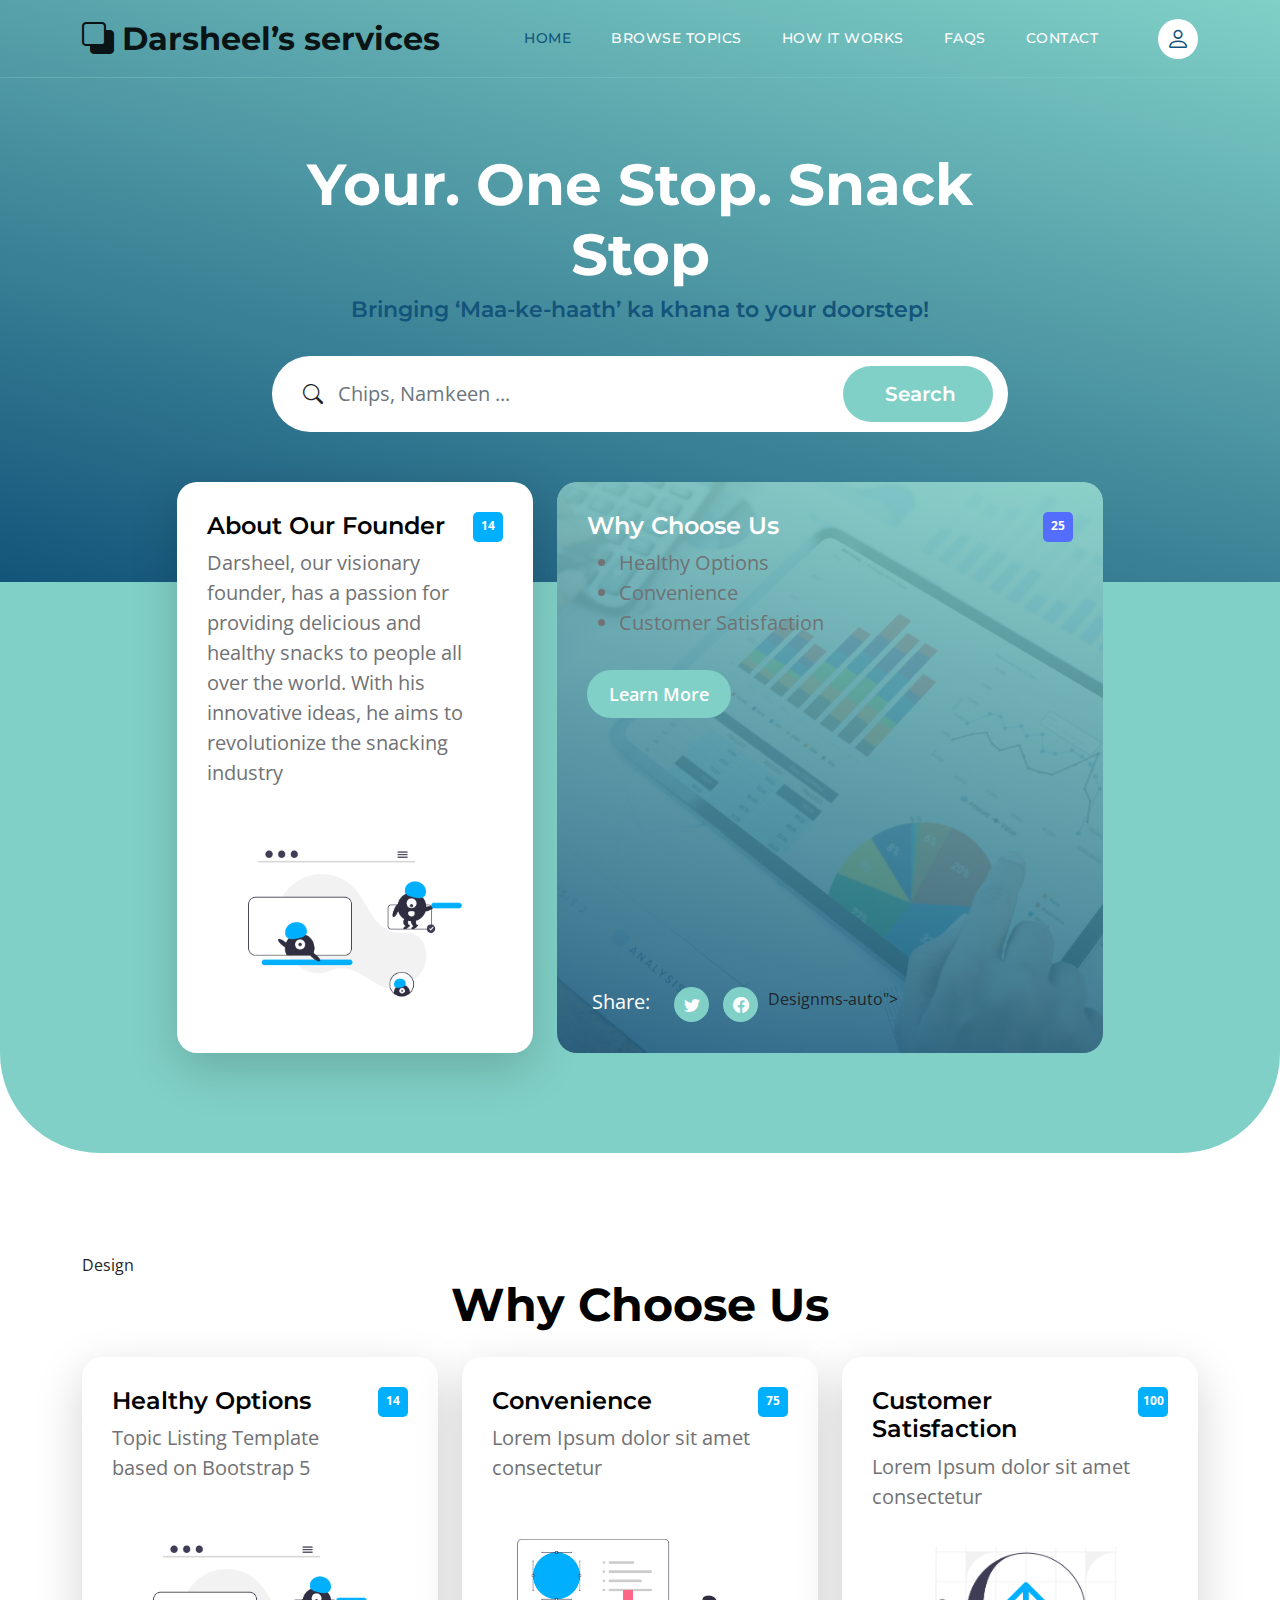
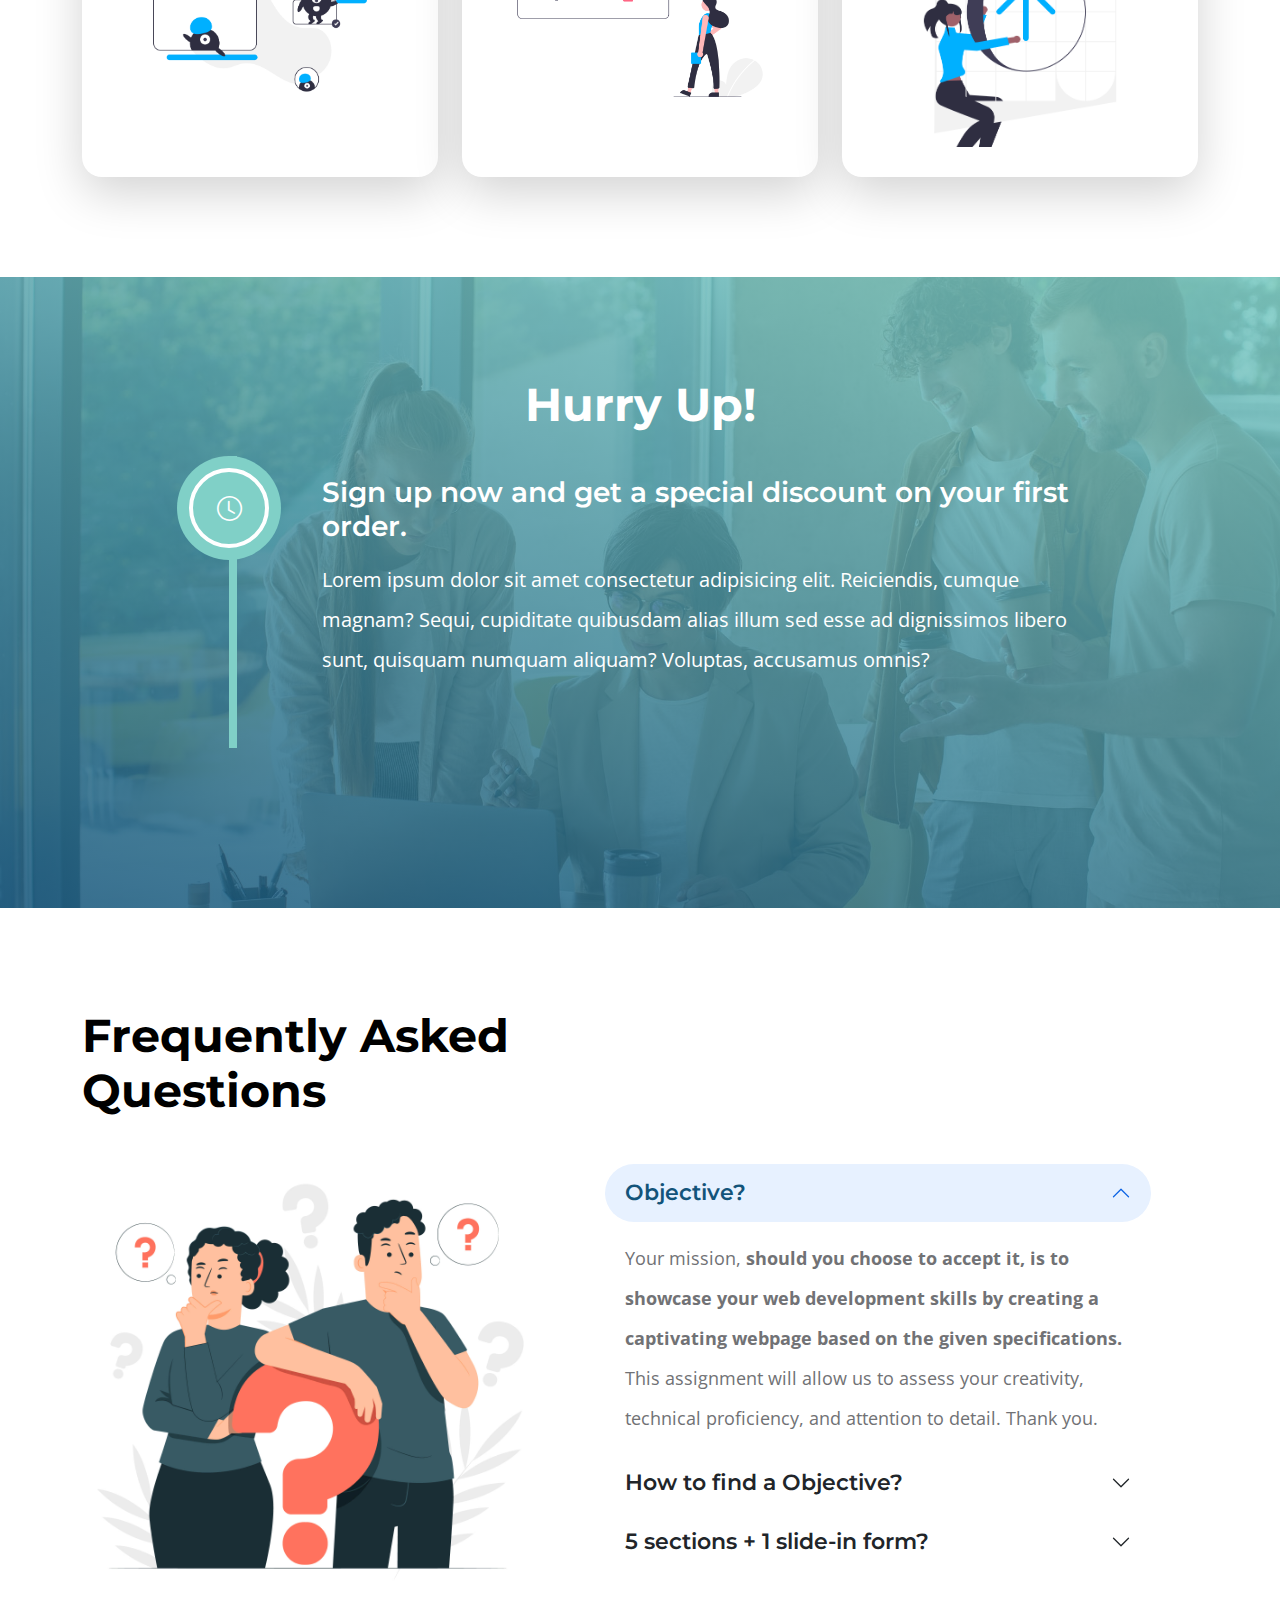
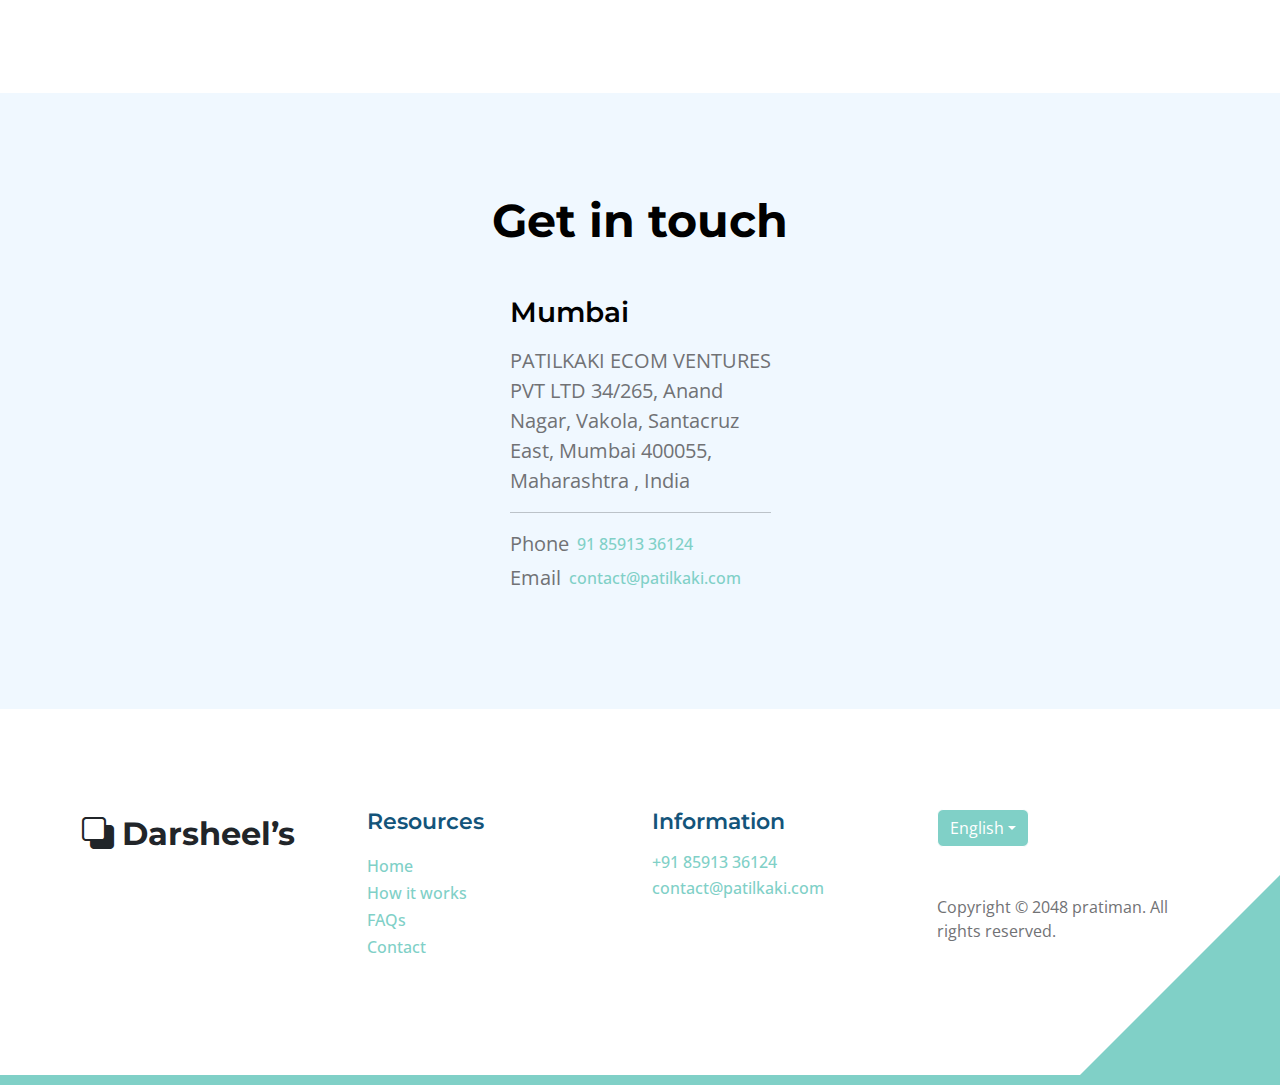
==== index.html @ 38aa6d39 "Intial comment" ====
<!doctype html>
<html lang="en">

<head>
    <meta charset="utf-8">
    <meta name="viewport" content="width=device-width, initial-scale=1">

    <meta name="description" content="">
    <meta name="author" content="">

    <title></title>

    <!-- CSS FILES -->
    <link rel="preconnect" href="https://fonts.googleapis.com">

    <link rel="preconnect" href="https://fonts.gstatic.com" crossorigin>

    <link href="https://fonts.googleapis.com/css2?family=Montserrat:wght@500;600;700&family=Open+Sans&display=swap"
        rel="stylesheet">

    <link href="css/bootstrap.min.css" rel="stylesheet">

    <link href="css/bootstrap-icons.css" rel="stylesheet">

    <link href="css/templatemo-topic-listing.css" rel="stylesheet">


</head>

<body id="top">

    <main>

        <nav class="navbar navbar-expand-lg">
            <div class="container">
                <a class="navbar-brand" href="index.html">
                    <i class="bi-back"></i>
                    <span>Darsheel’s services</span><br>
                    
                </a>

                <div class="d-lg-none ms-auto me-4">
                    <a href="#top" class="navbar-icon bi-person smoothscroll"></a>
                </div>

                <button class="navbar-toggler" type="button" data-bs-toggle="collapse" data-bs-target="#navbarNav"
                    aria-controls="navbarNav" aria-expanded="false" aria-label="Toggle navigation">
                    <span class="navbar-toggler-icon"></span>
                </button>

                <div class="collapse navbar-collapse" id="navbarNav">
                    <ul class="navbar-nav ms-lg-5 me-lg-auto">
                        <li class="nav-item">
                            <a class="nav-link click-scroll" href="#section_1">Home</a>
                        </li>

                        <li class="nav-item">
                            <a class="nav-link click-scroll" href="#section_2">Browse Topics</a>
                        </li>

                        <li class="nav-item">
                            <a class="nav-link click-scroll" href="#section_3">How it works</a>
                        </li>

                        <li class="nav-item">
                            <a class="nav-link click-scroll" href="#section_4">FAQs</a>
                        </li>

                        <li class="nav-item">
                            <a class="nav-link click-scroll" href="#section_5">Contact</a>
                        </li>


                    </ul>

                    <div class="d-none d-lg-block">
                        <a href="#top" class="navbar-icon bi-person smoothscroll"></a>
                    </div>
                </div>
            </div>
        </nav>


        <section class="hero-section d-flex justify-content-center align-items-center" id="section_1">
            <div class="container">
                <div class="row">

                    <div class="col-lg-8 col-12 mx-auto">
                        <h1 class="text-white text-center">Your. One Stop. Snack Stop</h1>

                        <h6 class="text-center">Bringing ‘Maa-ke-haath’ ka khana to your doorstep!</h6>

                        <form method="get" class="custom-form mt-4 pt-2 mb-lg-0 mb-5" role="search">
                            <div class="input-group input-group-lg">
                                <span class="input-group-text bi-search" id="basic-addon1">

                                </span>

                                <input name="keyword" type="search" class="form-control" id="keyword"
                                    placeholder="Chips, Namkeen ..." aria-label="Search">

                                <button type="submit" class="form-control">Search</button>
                            </div>
                        </form>
                    </div>

                </div>
            </div>
        </section>


        <section class="featured-section">
            <div class="container">
                <div class="row justify-content-center">

                    <div class="col-lg-4 col-12 mb-4 mb-lg-0">
                        <div class="custom-block bg-white shadow-lg">
                            <a href="topics-detail.html">
                                <div class="d-flex">
                                    <div>
                                        <h5 class="mb-2">About Our Founder</h5>

                                        <p class="mb-0">Darsheel, our visionary founder, has a passion for providing
                                            delicious and healthy snacks to people all over the world. With his
                                            innovative ideas, he aims to revolutionize the snacking industry</p>
                                    </div>

                                    <span class="badge bg-design rounded-pill ms-auto">14</span>
                                </div>

                                <img src="images/topics/undraw_Remote_design_team_re_urdx.png"
                                    class="custom-block-image img-fluid" alt="">
                            </a>
                        </div>
                    </div>

                    <div class="col-lg-6 col-12">
                        <div class="custom-block custom-block-overlay">
                            <div class="d-flex flex-column h-100">
                                <img src="images/businesswoman-using-tablet-analysis.jpg"
                                    class="custom-block-image img-fluid" alt="">

                                <div class="custom-block-overlay-text d-flex">
                                    <div>
                                        <h5 class="text-white mb-2">Why Choose Us</h5>

                                        <ul class="text-white">
                                            <li>Healthy Options</li>
                                            <li>Convenience</li>
                                            <li>Customer Satisfaction</li>
                                        </ul>


                                        <a href="topics-detail.html" class="btn custom-btn mt-2 mt-lg-3">Learn More</a>
                                    </div>

                                    <span class="badge bg-finance rounded-pill ms-auto">25</span>
                                </div>

                                <div class="social-share d-flex">
                                    <p class="text-white me-4">Share:</p>

                                    <ul class="social-icon">
                                        <li class="social-icon-item">
                                            <a href="#" class="social-icon-link bi-twitter"></a>
                                        </li>

                                        <li class="social-icon-item">
                                            <a href="#" class="social-icon-link bi-facebook"></a>
                                        </li>Designms-auto"></a>
                                </div>

                                <div class="section-overlay"></div>
                            </div>
                        </div>
                    </div>

                </div>
            </div>
        </section>


        <section class="explore-section section-padding" id="section_2">
            <div class="container">Design

                <div class="col-12 text-center">
                    <h2 class="mb-4">Why Choose Us</h1>
                </div>

            </div>
            </div>

            <div class="container">
                <div class="row">

                    <div class="col-12">
                        <div class="tab-content" id="myTabContent">
                            <div class="tab-pane fade show active" id="design-tab-pane" role="tabpanel"
                                aria-labelledby="design-tab" tabindex="0">
                                <div class="row">
                                    <div class="col-lg-4 col-md-6 col-12 mb-4 mb-lg-0">
                                        <div class="custom-block bg-white shadow-lg">
                                            <a href="topics-detail.html">
                                                <div class="d-flex">
                                                    <div>
                                                        <h5 class="mb-2">Healthy Options</h5>

                                                        <p class="mb-0">Topic Listing Template based on Bootstrap 5</p>
                                                    </div>

                                                    <span class="badge bg-design rounded-pill ms-auto">14</span>
                                                </div>

                                                <img src="images/topics/undraw_Remote_design_team_re_urdx.png"
                                                    class="custom-block-image img-fluid" alt="">
                                            </a>
                                        </div>
                                    </div>

                                    <div class="col-lg-4 col-md-6 col-12 mb-4 mb-lg-0">
                                        <div class="custom-block bg-white shadow-lg">
                                            <a href="topics-detail.html">
                                                <div class="d-flex">
                                                    <div>
                                                        <h5 class="mb-2">Convenience</h5>

                                                        <p class="mb-0">Lorem Ipsum dolor sit amet consectetur</p>
                                                    </div>

                                                    <span class="badge bg-design rounded-pill ms-auto">75</span>
                                                </div>

                                                <img src="images/topics/undraw_Redesign_feedback_re_jvm0.png"
                                                    class="custom-block-image img-fluid" alt="">
                                            </a>
                                        </div>
                                    </div>

                                    <div class="col-lg-4 col-md-6 col-12">
                                        <div class="custom-block bg-white shadow-lg">
                                            <a href="topics-detail.html">
                                                <div class="d-flex">
                                                    <div>
                                                        <h5 class="mb-2">Customer Satisfaction</h5>

                                                        <p class="mb-0">Lorem Ipsum dolor sit amet consectetur</p>
                                                    </div>

                                                    <span class="badge bg-design rounded-pill ms-auto">100</span>
                                                </div>

                                                <img src="images/topics/colleagues-working-cozy-office-medium-shot.png"
                                                    class="custom-block-image img-fluid" alt="">
                                            </a>
                                        </div>
                                    </div>
                                </div>
                            </div>
        </section>


        <section class="timeline-section section-padding" id="section_3">
            <div class="section-overlay"></div>

            <div class="container">
                <div class="row">

                    <div class="col-12 text-center">
                        <h2 class="text-white mb-4">Hurry Up!</h1>
                    </div>

                    <div class="col-lg-10 col-12 mx-auto">
                        <div class="timeline-container">
                            <ul class="vertical-scrollable-timeline" id="vertical-scrollable-timeline">
                                <div class="list-progress">
                                    <div class="inner"></div>
                                </div>

                                <li>
                                    <h4 class="text-white mb-3">Sign up now and get a special discount on your first
                                        order.</h4>

                                    <p class="text-white">Lorem ipsum dolor sit amet consectetur adipisicing elit.
                                        Reiciendis, cumque magnam? Sequi, cupiditate quibusdam alias illum sed esse ad
                                        dignissimos libero sunt, quisquam numquam aliquam? Voluptas, accusamus omnis?
                                    </p>
                                    <section id="countdown" class="countdown text-center py-5 text-white">
                                        <div class="container text-white">
                                            <div id="timer"></div>
                                        </div>
                                    </section>
                                    <div class="icon-holder">
                                        <i class="bi bi-clock"></i>
                                    </div>
                                </li>
                            </ul>
                        </div>
                    </div>

                </div>
            </div>
        </section>


        <section class="faq-section section-padding" id="section_4">
            <div class="container">
                <div class="row">

                    <div class="col-lg-6 col-12">
                        <h2 class="mb-4">Frequently Asked Questions</h2>
                    </div>

                    <div class="clearfix"></div>

                    <div class="col-lg-5 col-12">
                        <img src="images/faq_graphic.jpg" class="img-fluid" alt="FAQs">
                    </div>

                    <div class="col-lg-6 col-12 m-auto">
                        <div class="accordion" id="accordionExample">
                            <div class="accordion-item">
                                <h2 class="accordion-header" id="headingOne">
                                    <button class="accordion-button" type="button" data-bs-toggle="collapse"
                                        data-bs-target="#collapseOne" aria-expanded="true" aria-controls="collapseOne">
                                        Objective?
                                    </button>
                                </h2>

                                <div id="collapseOne" class="accordion-collapse collapse show"
                                    aria-labelledby="headingOne" data-bs-parent="#accordionExample">
                                    <div class="accordion-body">
                                        Your mission,<strong> should you choose to accept it, is to showcase your web
                                            development skills by creating a captivating webpage based on the given
                                            specifications.</strong> This assignment will allow us to assess your
                                        creativity, technical proficiency, and attention to detail. Thank you.
                                    </div>
                                </div>
                            </div>

                            <div class="accordion-item">
                                <h2 class="accordion-header" id="headingTwo">
                                    <button class="accordion-button collapsed" type="button" data-bs-toggle="collapse"
                                        data-bs-target="#collapseTwo" aria-expanded="false" aria-controls="collapseTwo">
                                        How to find a Objective?
                                    </button>
                                </h2>

                                <div id="collapseTwo" class="accordion-collapse collapse" aria-labelledby="headingTwo"
                                    data-bs-parent="#accordionExample">
                                    <div class="accordion-body">
                                        Task: Build a Responsive Landing Page <strong>(of 5 sections + 1 slide-in
                                            form)</strong> </div>
                                </div>
                            </div>

                            <div class="accordion-item">
                                <h2 class="accordion-header" id="headingThree">
                                    <button class="accordion-button collapsed" type="button" data-bs-toggle="collapse"
                                        data-bs-target="#collapseThree" aria-expanded="false"
                                        aria-controls="collapseThree">
                                        5 sections + 1 slide-in form?
                                    </button>
                                </h2>

                                <div id="collapseThree" class="accordion-collapse collapse"
                                    aria-labelledby="headingThree" data-bs-parent="#accordionExample">
                                    <div class="accordion-body">
                                        1. Hero Section:</div>
                                    <div class="accordion-body">
                                        2. About Founder Section:</div>
                                    <div class="accordion-body">
                                        3. “Why should You go ahead with Me?” Section:</div>
                                    <div class="accordion-body">
                                        4. Countdown Timer:</div>
                                    <div class="accordion-body">
                                        5. Call to Action:</div>
                                </div>
                            </div>
                        </div>
                    </div>

                </div>
            </div>
        </section>


        <section class="contact-section section-padding section-bg" id="section_5">
            <div class="container">
                <div class="row">

                    <div class="col-lg-12 col-12 text-center">
                        <h2 class="mb-5">Get in touch</h2>
                    </div>


                    <div class="col-lg-3 col-md-6 col-12 mx-auto">
                        <h4 class="mb-3">Mumbai</h4>

                        <p>PATILKAKI ECOM VENTURES PVT LTD

                            34/265, Anand Nagar,

                            Vakola, Santacruz East,

                            Mumbai 400055,

                            Maharashtra , India</p>

                        <hr>

                        <p class="d-flex align-items-center mb-1">
                            <span class="me-2">Phone</span>

                            <a href="tel: 110-220-3400" class="site-footer-link">
                                91 85913 36124
                            </a>
                        </p>

                        <p class="d-flex align-items-center">
                            <span class="me-2">Email</span>

                            <a href="mailto:info@company.com" class="site-footer-link">
                                contact@patilkaki.com
                            </a>
                        </p>
                    </div>

                </div>
            </div>
        </section>
    </main>

    <footer class="site-footer section-padding">
        <div class="container">
            <div class="row">

                <div class="col-lg-3 col-12 mb-4 pb-2">
                    <a class="navbar-brand mb-2" href="index.html">
                        <i class="bi-back"></i>
                        <span>Darsheel’s</span><br>
                    </a>
                </div>

                <div class="col-lg-3 col-md-4 col-6">
                    <h6 class="site-footer-title mb-3">Resources</h6>

                    <ul class="site-footer-links">
                        <li class="site-footer-link-item">
                            <a href="#" class="site-footer-link">Home</a>
                        </li>

                        <li class="site-footer-link-item">
                            <a href="#" class="site-footer-link">How it works</a>
                        </li>

                        <li class="site-footer-link-item">
                            <a href="#" class="site-footer-link">FAQs</a>
                        </li>

                        <li class="site-footer-link-item">
                            <a href="#" class="site-footer-link">Contact</a>
                        </li>
                    </ul>
                </div>

                <div class="col-lg-3 col-md-4 col-6 mb-4 mb-lg-0">
                    <h6 class="site-footer-title mb-3">Information</h6>

                    <p class="text-white d-flex mb-1">
                        <a href="tel: 305-240-9671" class="site-footer-link">
                            +91 85913 36124
                        </a>
                    </p>

                    <p class="text-white d-flex">
                        <a href="mailto:info@company.com" class="site-footer-link">
                            contact@patilkaki.com
                        </a>
                    </p>
                </div>

                <div class="col-lg-3 col-md-4 col-12 mt-4 mt-lg-0 ms-auto">
                    <div class="dropdown">
                        <button class="btn btn-secondary dropdown-toggle" type="button" data-bs-toggle="dropdown"
                            aria-expanded="false">
                            English</button>

                        <ul class="dropdown-menu">
                            <li><button class="dropdown-item" type="button">Hindi</button></li>

                            <li><button class="dropdown-item" type="button"></button></li>

                            <li><button class="dropdown-item" type="button">English</button></li>
                        </ul>
                    </div>

                    <p class="copyright-text mt-lg-5 mt-4">Copyright © 2048 pratiman. All rights reserved.</p>

                </div>

            </div>

    </footer>


    <!-- JAVASCRIPT FILES -->
    <script src="js/jquery.min.js"></script>
    <script src="js/bootstrap.bundle.min.js"></script>
    <script src="js/jquery.sticky.js"></script>
    <script src="js/click-scroll.js"></script>
    <script src="js/custom.js"></script>
    <script src="js/js3.js"></script>

</body>

</html>
---- css/templatemo-topic-listing.css ----
:root {
  --white-color:                  #ffffff;
  --primary-color:                #13547a;
  --secondary-color:              #80d0c7;
  --section-bg-color:             #f0f8ff;
  --custom-btn-bg-color:          #80d0c7;
  --custom-btn-bg-hover-color:    #13547a;
  --dark-color:                   #000000;
  --p-color:                      #717275;
  --border-color:                 #7fffd4;
  --link-hover-color:             #13547a;

  --body-font-family:             'Open Sans', sans-serif;
  --title-font-family:            'Montserrat', sans-serif;

  --h1-font-size:                 58px;
  --h2-font-size:                 46px;
  --h3-font-size:                 32px;
  --h4-font-size:                 28px;
  --h5-font-size:                 24px;
  --h6-font-size:                 22px;
  --p-font-size:                  20px;
  --menu-font-size:               14px;
  --btn-font-size:                18px;
  --copyright-font-size:          16px;

  --border-radius-large:          100px;
  --border-radius-medium:         20px;
  --border-radius-small:          10px;

  --font-weight-normal:           400;
  --font-weight-medium:           500;
  --font-weight-semibold:         600;
  --font-weight-bold:             700;
}

body {
  background-color: var(--white-color);
  font-family: var(--body-font-family); 
}


/*---------------------------------------
  TYPOGRAPHY               
-----------------------------------------*/

h2,
h3,
h4,
h5,
h6 {
  color: var(--dark-color);
}

h1,
h2,
h3,
h4,
h5,
h6 {
  font-family: var(--title-font-family); 
  font-weight: var(--font-weight-semibold);
}

h1 {
  font-size: var(--h1-font-size);
  font-weight: var(--font-weight-bold);
}

h2 {
  font-size: var(--h2-font-size);
  font-weight: var(--font-weight-bold);
}

h3 {
  font-size: var(--h3-font-size);
}

h4 {
  font-size: var(--h4-font-size);
}

h5 {
  font-size: var(--h5-font-size);
}

h6 {
  color: var(--primary-color);
  font-size: var(--h6-font-size);
}

p {
  color: var(--p-color);
  font-size: var(--p-font-size);
  font-weight: var(--font-weight-normal);
}

ul li {
  color: var(--p-color);
  font-size: var(--p-font-size);
  font-weight: var(--font-weight-normal);
}

a, 
button {
  touch-action: manipulation;
  transition: all 0.3s;
}

a {
  display: inline-block;
  color: var(--primary-color);
  text-decoration: none;
}

a:hover {
  color: var(--link-hover-color);
}

b,
strong {
  font-weight: var(--font-weight-bold);
}


/*---------------------------------------
  SECTION               
-----------------------------------------*/
.section-padding {
  padding-top: 100px;
  padding-bottom: 100px;
}

.section-bg {
  background-color: var(--section-bg-color);
}

.section-overlay {
  background-image: linear-gradient(15deg, #13547a 0%, #80d0c7 100%);
  position: absolute;
  top: 0;
  left: 0;
  pointer-events: none;
  width: 100%;
  height: 100%;
  opacity: 0.85;
}

.section-overlay + .container {
  position: relative;
}

.tab-content {
  background-color: var(--white-color);
  border-radius: var(--border-radius-medium);
}

.nav-tabs {
  border-bottom: 1px solid #ecf3f2;
  margin-bottom: 40px;
  justify-content: center;
}

.nav-tabs .nav-link {
  border-radius: 0;
  border-top: 0;
  border-right: 0;
  border-left: 0;
  color: var(--p-color);
  font-family: var(--title-font-family);
  font-size: var(--btn-font-size);
  font-weight: var(--font-weight-medium);
  padding: 15px 25px;
  transition: all 0.3s;
}

.nav-tabs .nav-link:first-child {
  margin-right: 20px;
}

.nav-tabs .nav-item.show .nav-link, 
.nav-tabs .nav-link.active,
.nav-tabs .nav-link:focus, 
.nav-tabs .nav-link:hover {
  border-bottom-color: var(--primary-color);
  color: var(--primary-color);
}


/*---------------------------------------
  CUSTOM ICON COLOR               
-----------------------------------------*/
.custom-icon {
  color: var(--secondary-color);
}


/*---------------------------------------
  CUSTOM BUTTON               
-----------------------------------------*/
.custom-btn {
  background: var(--custom-btn-bg-color);
  border: 2px solid transparent;
  border-radius: var(--border-radius-large);
  color: var(--white-color);
  font-size: var(--btn-font-size);
  font-weight: var(--font-weight-semibold);
  line-height: normal;
  transition: all 0.3s;
  padding: 10px 20px;
}

.custom-btn:hover {
  background: var(--custom-btn-bg-hover-color);
  color: var(--white-color);
}

.custom-border-btn {
  background: transparent;
  border: 2px solid var(--custom-btn-bg-color);
  color: var(--custom-btn-bg-color);
}

.custom-border-btn:hover {
  background: var(--custom-btn-bg-color);
  border-color: transparent;
  color: var(--white-color);
}

.custom-btn-bg-white {
  border-color: var(--white-color);
  color: var(--white-color);
}


/*---------------------------------------
  SITE HEADER              
-----------------------------------------*/
.site-header {
  background-image: linear-gradient(15deg, #13547a 0%, #80d0c7 100%);
  padding-top: 150px;
  padding-bottom: 80px;
}

.site-header .container {
  height: 100%;
}

.breadcrumb-item+.breadcrumb-item::before,
.breadcrumb-item a:hover,
.breadcrumb-item.active {
  color: var(--white-color);
}

.site-header .custom-icon {
  color: var(--white-color);
  font-size: var(--h4-font-size);
}

.site-header .custom-icon:hover {
  color: var(--secondary-color);
}


/*---------------------------------------
  NAVIGATION              
-----------------------------------------*/
.sticky-wrapper {
  position: absolute;
  top: 0;
  right: 0;
  left: 0;
}

.sticky-wrapper.is-sticky .navbar {
  background-color: var(--secondary-color);
}

.navbar {
  background: transparent;
  border-bottom: 1px solid rgba(128, 208, 199, 0.35);
  z-index: 9;
}

.navbar-brand,
.navbar-brand:hover {
  font-size: var(--h3-font-size);
  font-weight: var(--font-weight-bold);
  display: block;
}

.navbar-brand span {
  font-family: var(--title-font-family);
}

.navbar-expand-lg .navbar-nav .nav-link {
  border-radius: var(--border-radius-large);
  margin: 10px;
  padding: 10px;
}

.navbar-nav .nav-link {
  display: inline-block;
  color: var(--white-color);
  font-family: var(--title-font-family); 
  font-size: var(--menu-font-size);
  font-weight: var(--font-weight-medium);
  text-transform: uppercase;
  letter-spacing: 0.5px;
  position: relative;
  padding-top: 15px;
  padding-bottom: 15px;
}

.navbar-nav .nav-link.active, 
.navbar-nav .nav-link:hover {
  color: var(--primary-color);
}

.navbar .dropdown-menu {
  background: var(--white-color);
  box-shadow: 0 1rem 3rem rgba(0,0,0,.175);
  border: 0;
  display: inherit;
  opacity: 0;
  min-width: 9rem;
  margin-top: 20px;
  padding: 13px 0 10px 0;
  transition: all 0.3s;
  pointer-events: none;
}

.navbar .dropdown-menu::before {
  content: "";
  width: 0;
  height: 0;
  border-left: 20px solid transparent;
  border-right: 20px solid transparent;
  border-bottom: 15px solid var(--white-color);
  position: absolute;
  top: -10px;
  left: 10px;
}

.navbar .dropdown-item {
  display: inline-block;
  color: var(--p-bg-color);
  font-family: var(--title-font-family); 
  font-size: var(--menu-font-size);
  font-weight: var(--font-weight-medium);
  text-transform: uppercase;
  letter-spacing: 0.5px;
  position: relative;
}

.navbar .dropdown-item.active, 
.navbar .dropdown-item:active,
.navbar .dropdown-item:focus, 
.navbar .dropdown-item:hover {
  background: transparent;
  color: var(--primary-color);
}

.navbar .dropdown-toggle::after {
  content: "\f282";
  display: inline-block;
  font-family: bootstrap-icons !important;
  font-size: var(--copyright-font-size);
  font-style: normal;
  font-weight: normal !important;
  font-variant: normal;
  text-transform: none;
  line-height: 1;
  vertical-align: -.125em;
  -webkit-font-smoothing: antialiased;
  -moz-osx-font-smoothing: grayscale;
  position: relative;
  left: 2px;
  border: 0;
}

@media screen and (min-width: 992px) {
  .navbar .dropdown:hover .dropdown-menu {
    opacity: 1;
    margin-top: 0;
    pointer-events: auto;
  }
}

.navbar-icon {
  background: var(--white-color);
  border-radius: var(--border-radius-large);
  display: inline-block;
  font-size: var(--h5-font-size);
  width: 40px;
  height: 40px;
  line-height: 40px;
  text-align: center;
  transition: all 0.3s ease;
}

.navbar-icon:hover {
  background: var(--primary-color);
  color: var(--white-color);
}

.navbar-toggler {
  border: 0;
  padding: 0;
  cursor: pointer;
  margin: 0;
  width: 30px;
  height: 35px;
  outline: none;
}

.navbar-toggler:focus {
  outline: none;
  box-shadow: none;
}

.navbar-toggler[aria-expanded="true"] .navbar-toggler-icon {
  background: transparent;
}

.navbar-toggler[aria-expanded="true"] .navbar-toggler-icon:before,
.navbar-toggler[aria-expanded="true"] .navbar-toggler-icon:after {
  transition: top 300ms 50ms ease, -webkit-transform 300ms 350ms ease;
  transition: top 300ms 50ms ease, transform 300ms 350ms ease;
  transition: top 300ms 50ms ease, transform 300ms 350ms ease, -webkit-transform 300ms 350ms ease;
  top: 0;
}

.navbar-toggler[aria-expanded="true"] .navbar-toggler-icon:before {
  transform: rotate(45deg);
}

.navbar-toggler[aria-expanded="true"] .navbar-toggler-icon:after {
  transform: rotate(-45deg);
}

.navbar-toggler .navbar-toggler-icon {
  background: var(--white-color);
  transition: background 10ms 300ms ease;
  display: block;
  width: 30px;
  height: 2px;
  position: relative;
}

.navbar-toggler .navbar-toggler-icon:before,
.navbar-toggler .navbar-toggler-icon:after {
  transition: top 300ms 350ms ease, -webkit-transform 300ms 50ms ease;
  transition: top 300ms 350ms ease, transform 300ms 50ms ease;
  transition: top 300ms 350ms ease, transform 300ms 50ms ease, -webkit-transform 300ms 50ms ease;
  position: absolute;
  right: 0;
  left: 0;
  background: var(--white-color);
  width: 30px;
  height: 2px;
  content: '';
}

.navbar-toggler .navbar-toggler-icon::before {
  top: -8px;
}

.navbar-toggler .navbar-toggler-icon::after {
  top: 8px;
}


/*---------------------------------------
  HERO        
-----------------------------------------*/
.hero-section {
  background-image: linear-gradient(15deg, #13547a 0%, #80d0c7 100%);
  position: relative;
  overflow: hidden;
  padding-top: 150px;
  padding-bottom: 150px;
}

.hero-section .input-group {
  background-color: var(--white-color);
  border-radius: var(--border-radius-large);
  padding: 10px 15px;
}

.hero-section .input-group-text {
  background-color: transparent;
  border: 0;
}

.hero-section input[type="search"] {
  border: 0;
  box-shadow: none;
  margin-bottom: 0;
  padding-left: 0;
}

.hero-section button[type="submit"] {
  background-color: var(--primary-color);
  border: 0;
  border-radius: var(--border-radius-large) !important;
  color: var(--white-color);
  max-width: 150px;
}


/*---------------------------------------
  TOPICS              
-----------------------------------------*/
.featured-section {
  background-color: var(--secondary-color);
  border-radius: 0 0 100px 100px;
  padding-bottom: 100px;
}

.featured-section .row {
  position: relative;
  bottom: 100px;
  margin-bottom: -100px;
}

.custom-block {
  border-radius: var(--border-radius-medium);
  position: relative;
  overflow: hidden;
  padding: 30px;
  transition: all 0.3s ease;
  height: 100%;
}

.custom-block:hover {
  background-color: var(--secondary-color);
  transform: translateY(-3px);
}

.custom-block > a {
  width: 100%;
}

.custom-block-image {
  display: block;
  width: 100%;
  height: 200px;
  object-fit: cover;
  margin-top: 35px;
}

.custom-block .rounded-pill {
  border-radius: 5px !important;
  display: flex;
  justify-content: center;
  text-align: center;
  width: 30px;
  height: 30px;
  line-height: 20px;
}

.custom-block-overlay {
  height: 100%;
  min-height: 350px;
  padding: 0;
}

.custom-block-overlay > a {
  height: 100%;
}

.custom-block-overlay .custom-block-image {
  border-radius: var(--border-radius-medium);
  display: block;
  height: 100%;
  margin-top: 0;
}

.custom-block-overlay-text {
  position: absolute;
  z-index: 2;
  top: 0;
  right: 0;
  left: 0;
  padding: 30px;
}

.social-share {
  position: absolute;
  bottom: 0;
  right: 0;
  left: 0;
  z-index: 2;
  padding: 20px 35px;
}

.social-share .bi-bookmark {
  color: var(--white-color);
  font-size: var(--h5-font-size);
}

.social-share .bi-bookmark:hover {
  color: var(--secondary-color);
}

.bg-design {
  background-color: #00B0FF;
}

.bg-graphic {
  background-color: #00BFA6;
}

.bg-advertising {
  background-color: #F50057;
}

.bg-finance {
  background-color: #536DFE;
}

.bg-music {
  background-color: #F9A826;
}

.bg-education {
  background-color: #00BFA6;
}


/*---------------------------------------
  TOPICS               
-----------------------------------------*/
.topics-detail-block {
  border-radius: var(--border-radius-medium);
  position: relative;
  overflow: hidden;
}

.topics-detail-block-image {
  display: block;
  border-radius: var(--border-radius-medium);
}

blockquote {
  background-color: var(--section-bg-color);
  border-radius: var(--border-radius-small);
  font-family: var(--title-font-family);
  font-size: var(--h4-font-size);
  font-weight: var(--font-weight-bold);
  display: inline-block;
  text-align: center;
  margin: 30px;
  padding: 40px;
}

.topics-listing-page .site-header {
  padding-bottom: 65px;
}

.custom-block-topics-listing-info {
  margin: 30px 20px 20px 30px;
}

.custom-block-topics-listing {
  height: inherit;
}

.custom-block-topics-listing .custom-block-image {
  width: 200px;
}


/*---------------------------------------
  PAGINATION              
-----------------------------------------*/
.pagination {
  margin-top: 40px;
}

.page-link {
  border: 0;
  border-radius: var(--border-radius-small);
  color: var(--p-color);
  font-family: var(--title-font-family);
  margin: 0 5px;
  padding: 10px 20px;
}

.page-link:hover,
.page-item:first-child .page-link:hover,
.page-item:last-child .page-link:hover {
  background-color: var(--secondary-color);
  color: var(--white-color);
}

.page-item:first-child .page-link {
  margin-right: 10px;
}

.page-item:first-child .page-link,
.page-item:last-child .page-link {
  background-color: var(--section-bg-color);
  border-radius: var(--border-radius-small);
}

.active>.page-link, .page-link.active {
  background-color: var(--secondary-color);
  border-color: var(--secondary-color);
}


/*---------------------------------------
  TIMELINE              
-----------------------------------------*/
.timeline-section {
  background-image: url('../images/colleagues-working-cozy-office-medium-shot.jpg');
  background-repeat: no-repeat;
  background-position: center;
  background-size: cover;
  position: relative;
}

.timeline-container .vertical-scrollable-timeline {
  list-style-type: none;
  position: relative;
  padding-left: 0;
}

.timeline-container .vertical-scrollable-timeline .list-progress {
  width: 8px;
  height: 87%;
  background-color: var(--primary-color);
  position: absolute;
  left: 52px;
  top: 0;
  overflow: hidden;
}

.timeline-container .vertical-scrollable-timeline .list-progress .inner {
  position: absolute;
  right: 0;
  bottom: 0;
  height: 100%;
  background-color: var(--secondary-color);
  width: 100%;
}

.timeline-container .vertical-scrollable-timeline li {
  position: relative;
  padding: 20px 0px 65px 145px;
}

.timeline-container .vertical-scrollable-timeline li:last-child {
  padding-bottom: 0;
}

.timeline-container .vertical-scrollable-timeline li p {
  line-height: 40px;
}

.timeline-container .vertical-scrollable-timeline li p:last-child {
  margin-bottom: 0;
}

.timeline-container .vertical-scrollable-timeline li .icon-holder {
  position: absolute;
  left: 0;
  top: 0;
  width: 104px;
  height: 104px;
  display: flex;
  justify-content: center;
  align-items: center;
  background-color: var(--secondary-color);
  border-radius: 50%;
  z-index: 1;
  transition: 0.4s all;
}

.timeline-container .vertical-scrollable-timeline li .icon-holder::before {
  content: "";
  width: 80px;
  height: 80px;
  border: 4px solid #fff;
  position: absolute;
  background-color: var(--secondary-color);
  border-radius: 50%;
  z-index: -1;
  transition: 0.4s all;
}

.timeline-container .vertical-scrollable-timeline li .icon-holder i {
  font-size: 25px;
  color: var(--white-color);
}

.timeline-container .vertical-scrollable-timeline li::before {
  content: "";
  position: absolute;
  height: 100%;
  width: 8px;
  background-color: transparent;
  left: 52px;
  z-index: 0;
}

.timeline-container .vertical-scrollable-timeline li.active .icon-holder {
  background-color: var(--primary-color);
}

.timeline-container .vertical-scrollable-timeline li.active .icon-holder::before {
  background-color: var(--primary-color);
}


/*---------------------------------------
  FAQs              
-----------------------------------------*/
.faq-section .accordion-item {
  border: 0;
}

.faq-section .accordion-button {
  font-size: var(--h6-font-size);
  font-weight: var(--font-weight-semibold);
}

.faq-section .accordion-item:first-of-type .accordion-button {
  border-radius: var(--border-radius-large);
}

.faq-section .accordion-button:not(.collapsed) {
  border-radius: var(--border-radius-large);
  box-shadow: none;
  color: var(--primary-color);
}

.faq-section .accordion-body {
  color: var(--p-color);
  font-size: var(--btn-font-size);
  line-height: 40px;
}

/*---------------------------------------
  NEWSLETTER               
-----------------------------------------*/
.newsletter-image {
  border-radius: var(--border-radius-medium);
}


/*---------------------------------------
  CONTACT               
-----------------------------------------*/
.google-map {
  border-radius: var(--border-radius-medium);
}

.contact-form .form-floating>textarea {
  border-radius: var(--border-radius-medium);
  height: 150px;
}


/*---------------------------------------
  SUBSCRIBE FORM               
-----------------------------------------*/
.subscribe-form-wrap {
  padding: 50px;
}

.subscribe-form {
  width: 95%;
}


/*---------------------------------------
  CUSTOM FORM               
-----------------------------------------*/
.custom-form .form-control {
  border-radius: var(--border-radius-large);
  color: var(--p-color);
  margin-bottom: 24px;
  padding-top: 13px;
  padding-bottom: 13px;
  padding-left: 20px;
  outline: none;
}

.form-floating>label {
  padding-left: 20px;
}

.custom-form button[type="submit"] {
  background: var(--custom-btn-bg-color);
  border: none;
  border-radius: var(--border-radius-large);
  color: var(--white-color);
  font-family: var(--title-font-family);
  font-size: var(--p-font-size);
  font-weight: var(--font-weight-semibold);
  transition: all 0.3s;
  margin-bottom: 0;
}

.custom-form button[type="submit"]:hover,
.custom-form button[type="submit"]:focus {
  background: var(--custom-btn-bg-hover-color);
  border-color: transparent;
}


/*---------------------------------------
  SITE FOOTER              
-----------------------------------------*/
.site-footer {
  border-bottom: 10px solid var(--secondary-color);
  position: relative;
}

.site-footer::after {
  content: "";
  position: absolute;
  bottom: 0;
  right: 0;
  width: 0;
  height: 0;
  border-style: solid;
  border-width: 0 0 200px 200px;
  border-color: transparent transparent var(--secondary-color) transparent;
  pointer-events: none;
}

.site-footer-title {
  color: var(--primary-color); 
}

.site-footer .dropdown-menu {
  padding: 0;
}

.site-footer .dropdown-item {
  color: var(--p-color);
  font-size: var(--menu-font-size);
  font-weight: var(--font-weight-medium);
  padding: 4px 18px;
}

.site-footer .dropdown-item:hover {
  background-color: transparent;
  color: var(--primary-color);
}

.site-footer .dropdown-menu li:first-child .dropdown-item {
  padding-top: 10px;
}

.site-footer .dropdown-menu li:last-child .dropdown-item {
  padding-bottom: 12px;
}

.site-footer .dropdown-toggle {
  background-color: var(--secondary-color);
  border-color: var(--white-color);
}

.site-footer .dropdown-toggle:hover {
  background-color: var(--primary-color);
  border-color: transparent;
}

.site-footer-links {
  padding-left: 0;
}

.site-footer-link-item {
  display: block;
  list-style: none;
  line-height: normal;
}

.site-footer-link {
  color: var(--secondary-color);
  font-size: var(--copyright-font-size);
  font-weight: var(--font-weight-medium);
  line-height: normal;
}

.copyright-text {
  font-size: var(--copyright-font-size);
}


/*---------------------------------------
  SOCIAL ICON               
-----------------------------------------*/
.social-icon {
  margin: 0;
  padding: 0;
}

.social-icon-item {
  list-style: none;
  display: inline-block;
  vertical-align: top;
}

.social-icon-link {
  background: var(--secondary-color);
  border-radius: var(--border-radius-large);
  color: var(--white-color);
  font-size: var(--copyright-font-size);
  display: block;
  margin-right: 10px;
  text-align: center;
  width: 35px;
  height: 35px;
  line-height: 36px;
  transition: background 0.2s, color 0.2s;
}

.social-icon-link:hover {
  background: var(--primary-color);
  color: var(--white-color);
}


/*---------------------------------------
  RESPONSIVE STYLES               
-----------------------------------------*/
@media screen and (max-width: 991px) {
  h1 {
    font-size: 48px;
  }

  h2 {
    font-size: 36px;
  }

  h3 {
    font-size: 32px;
  }

  h4 {
    font-size: 28px;
  }

  h5 {
    font-size: 20px;
  }

  h6 {
    font-size: 18px;
  }

  .section-padding {
    padding-top: 50px;
    padding-bottom: 50px;
  }
  
  .navbar {
    background-color: var(--secondary-color);
  }

  .navbar-nav .dropdown-menu {
    position: relative;
    left: 10px;
    opacity: 1;
    pointer-events: auto;
    max-width: 155px;
    margin-top: 10px;
    margin-bottom: 15px;
  }

  .navbar-expand-lg .navbar-nav {
    padding-bottom: 20px;
  }

  .navbar-expand-lg .navbar-nav .nav-link {
    padding: 0;
  }

  .nav-tabs .nav-link:first-child {
    margin-right: 5px;
  }

  .nav-tabs .nav-link {
    font-size: var(--copyright-font-size);
    padding: 10px;
  }

  .featured-section {
    border-radius: 0 0 80px 80px;
    padding-bottom: 50px;
  }

  .custom-block-topics-listing .custom-block-image {
    width: auto;
  }

  .custom-block-topics-listing > .d-flex,
  .custom-block-topics-listing-info,
  .custom-block-topics-listing a {
    flex-direction: column;
  }

  .timeline-container .vertical-scrollable-timeline .list-progress {
    height: 75%;
  }

  .timeline-container .vertical-scrollable-timeline li {
    padding-left: 135px;
  }

  .subscribe-form-wrap {
    padding-top: 30px;
    padding-bottom: 0;
  }
}

@media screen and (max-width: 480px) {
  h1 {
    font-size: 36px;
  }

  h2 {
    font-size: 28px;
  }

  h3 {
    font-size: 26px;
  }

  h4 {
    font-size: 22px;
  }

  h5 {
    font-size: 20px;
  }
}

#timer {
  font-size: 36px;
}
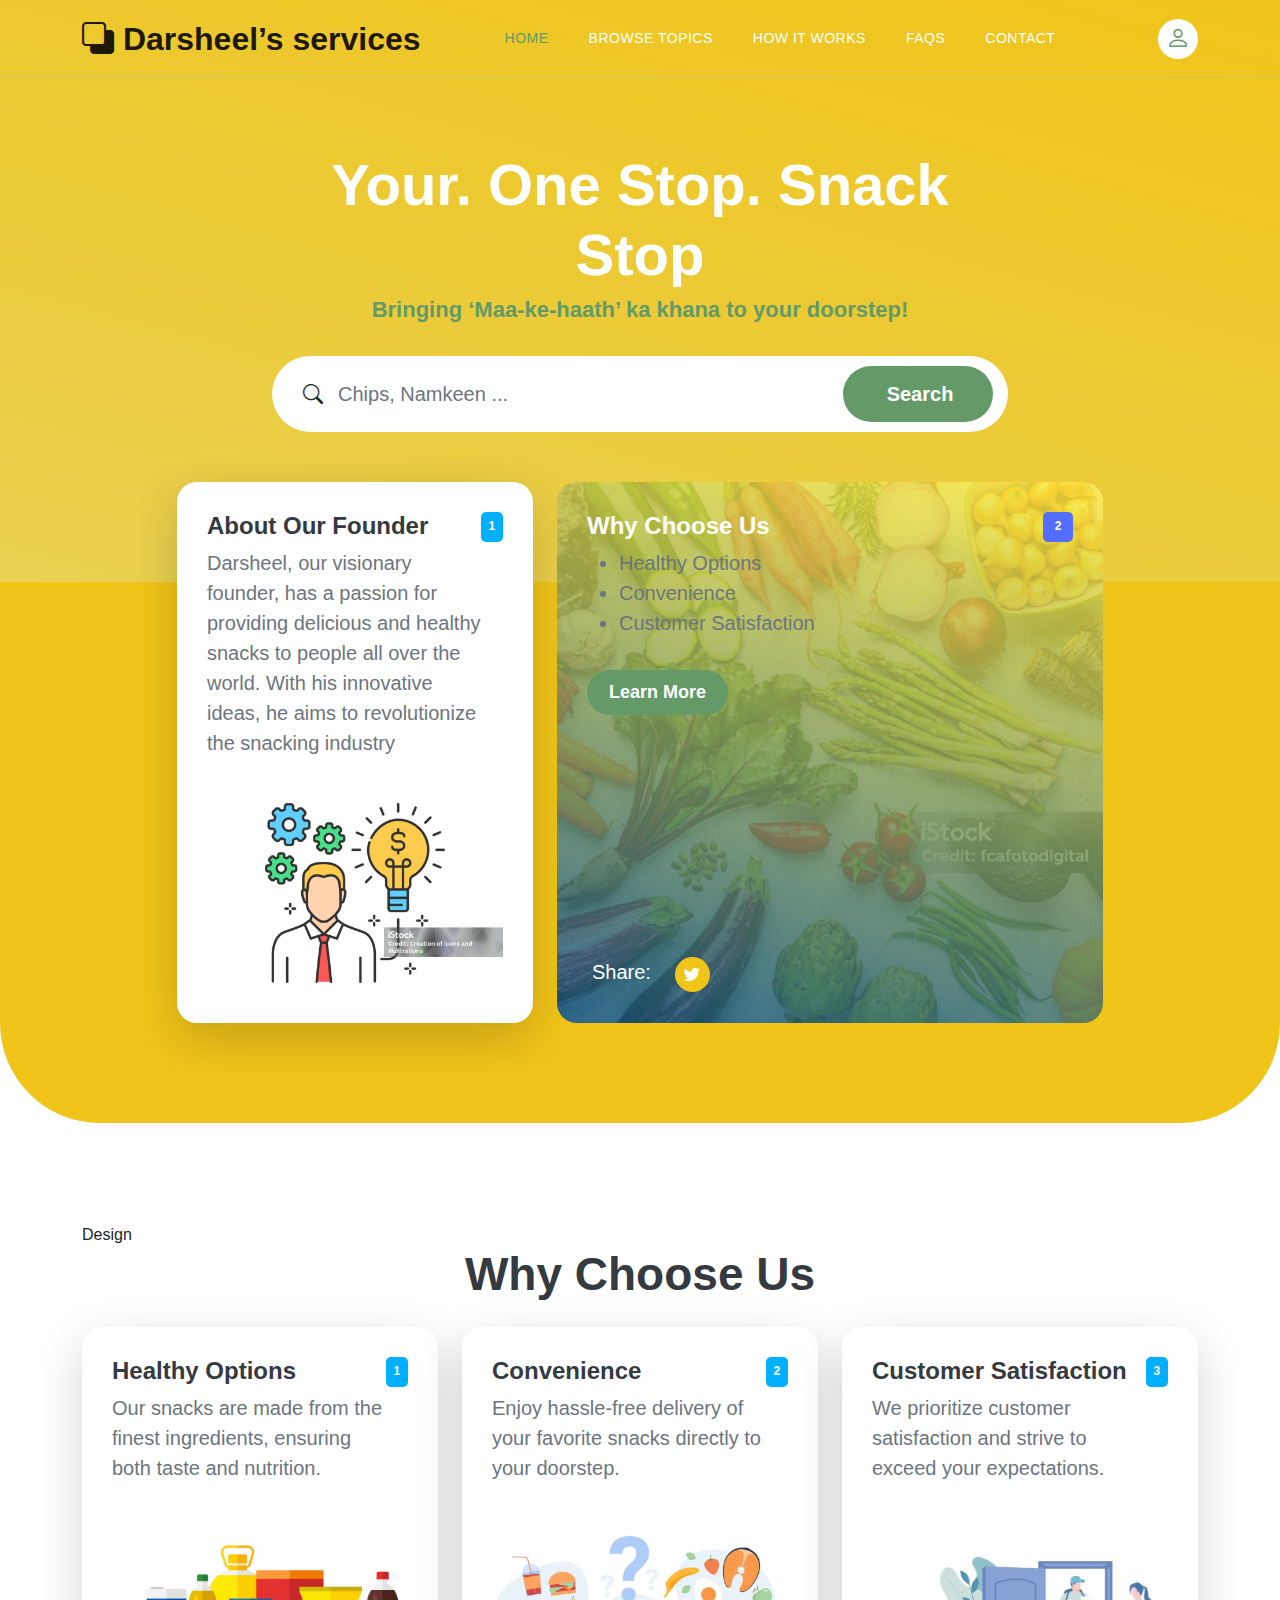
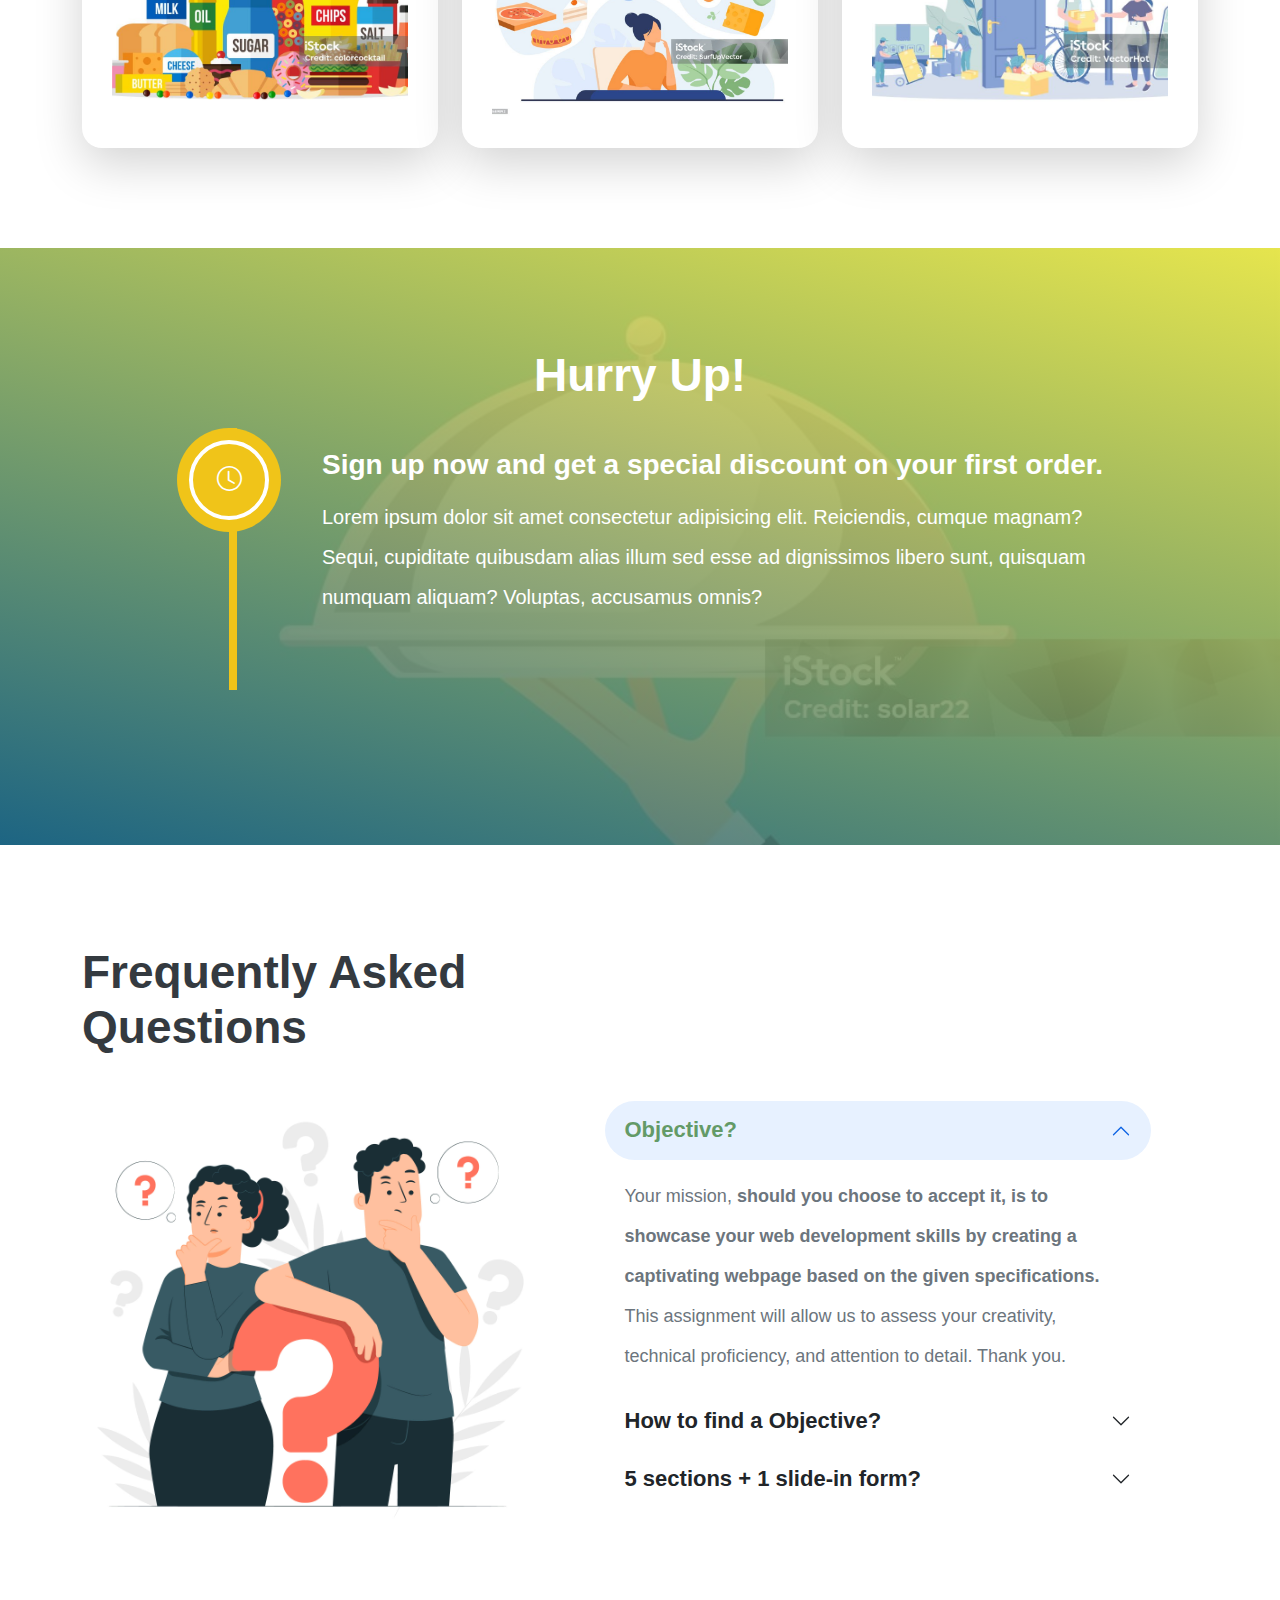
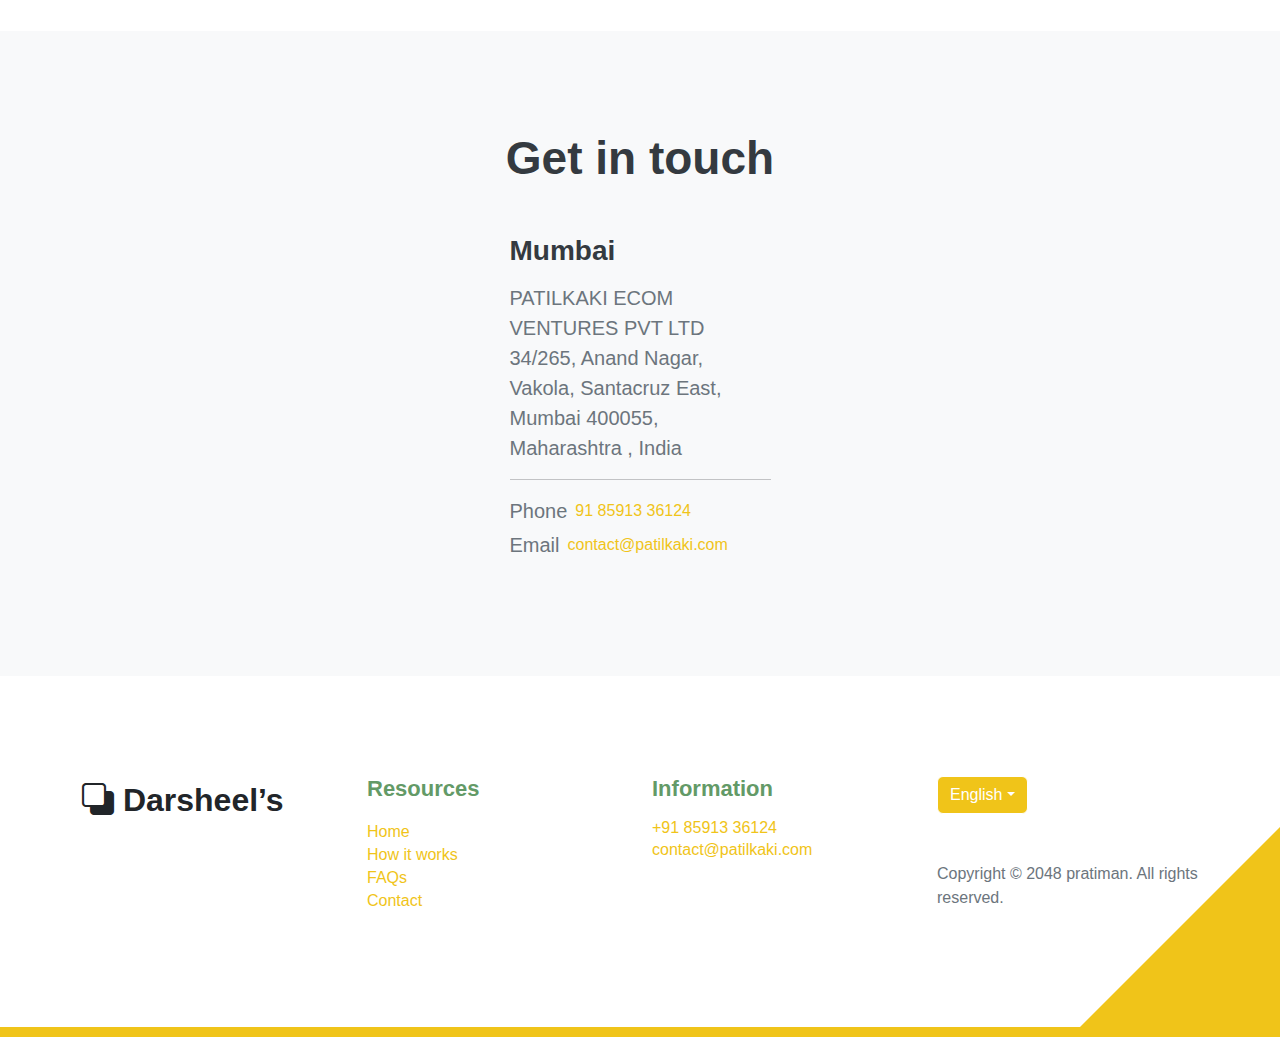
==== commit 4b08ac18: "refactored code changes" ====
--- a/index.html
+++ b/index.html
@@ -125,10 +125,10 @@
                                             innovative ideas, he aims to revolutionize the snacking industry</p>
                                     </div>
 
-                                    <span class="badge bg-design rounded-pill ms-auto">14</span>
-                                </div>
-
-                                <img src="images/topics/undraw_Remote_design_team_re_urdx.png"
+                                    <span class="badge bg-design rounded-pill ms-auto">1</span>
+                                </div>
+
+                                <img src="images/istockphoto-1295804162-1024x1024.jpg"
                                     class="custom-block-image img-fluid" alt="">
                             </a>
                         </div>
@@ -137,7 +137,7 @@
                     <div class="col-lg-6 col-12">
                         <div class="custom-block custom-block-overlay">
                             <div class="d-flex flex-column h-100">
-                                <img src="images/businesswoman-using-tablet-analysis.jpg"
+                                <img src="images/istockphoto-1456403368-1024x1024.jpg"
                                     class="custom-block-image img-fluid" alt="">
 
                                 <div class="custom-block-overlay-text d-flex">
@@ -154,7 +154,7 @@
                                         <a href="topics-detail.html" class="btn custom-btn mt-2 mt-lg-3">Learn More</a>
                                     </div>
 
-                                    <span class="badge bg-finance rounded-pill ms-auto">25</span>
+                                    <span class="badge bg-finance rounded-pill ms-auto">2</span>
                                 </div>
 
                                 <div class="social-share d-flex">
@@ -164,10 +164,6 @@
                                         <li class="social-icon-item">
                                             <a href="#" class="social-icon-link bi-twitter"></a>
                                         </li>
-
-                                        <li class="social-icon-item">
-                                            <a href="#" class="social-icon-link bi-facebook"></a>
-                                        </li>Designms-auto"></a>
                                 </div>
 
                                 <div class="section-overlay"></div>
@@ -205,13 +201,13 @@
                                                     <div>
                                                         <h5 class="mb-2">Healthy Options</h5>
 
-                                                        <p class="mb-0">Topic Listing Template based on Bootstrap 5</p>
+                                                        <p class="mb-0">Our snacks are made from the finest ingredients, ensuring both taste and nutrition.</p>
                                                     </div>
 
-                                                    <span class="badge bg-design rounded-pill ms-auto">14</span>
+                                                    <span class="badge bg-design rounded-pill ms-auto">1</span>
                                                 </div>
 
-                                                <img src="images/topics/undraw_Remote_design_team_re_urdx.png"
+                                                <img src="images/1e.jpg"
                                                     class="custom-block-image img-fluid" alt="">
                                             </a>
                                         </div>
@@ -224,13 +220,13 @@
                                                     <div>
                                                         <h5 class="mb-2">Convenience</h5>
 
-                                                        <p class="mb-0">Lorem Ipsum dolor sit amet consectetur</p>
+                                                        <p class="mb-0">Enjoy hassle-free delivery of your favorite snacks directly to your doorstep.</p>
                                                     </div>
 
-                                                    <span class="badge bg-design rounded-pill ms-auto">75</span>
+                                                    <span class="badge bg-design rounded-pill ms-auto">2</span>
                                                 </div>
 
-                                                <img src="images/topics/undraw_Redesign_feedback_re_jvm0.png"
+                                                <img src="images/2e.jpg"
                                                     class="custom-block-image img-fluid" alt="">
                                             </a>
                                         </div>
@@ -243,13 +239,13 @@
                                                     <div>
                                                         <h5 class="mb-2">Customer Satisfaction</h5>
 
-                                                        <p class="mb-0">Lorem Ipsum dolor sit amet consectetur</p>
+                                                        <p class="mb-0">We prioritize customer satisfaction and strive to exceed your expectations.</p>
                                                     </div>
 
-                                                    <span class="badge bg-design rounded-pill ms-auto">100</span>
+                                                    <span class="badge bg-design rounded-pill ms-auto">3</span>
                                                 </div>
 
-                                                <img src="images/topics/colleagues-working-cozy-office-medium-shot.png"
+                                                <img src="images/3e.jpg"
                                                     class="custom-block-image img-fluid" alt="">
                                             </a>
                                         </div>
--- a/css/templatemo-topic-listing.css
+++ b/css/templatemo-topic-listing.css
@@ -1,18 +1,18 @@
 
 :root {
-  --white-color:                  #ffffff;
-  --primary-color:                #13547a;
-  --secondary-color:              #80d0c7;
-  --section-bg-color:             #f0f8ff;
-  --custom-btn-bg-color:          #80d0c7;
-  --custom-btn-bg-hover-color:    #13547a;
-  --dark-color:                   #000000;
-  --p-color:                      #717275;
-  --border-color:                 #7fffd4;
-  --link-hover-color:             #13547a;
-
-  --body-font-family:             'Open Sans', sans-serif;
-  --title-font-family:            'Montserrat', sans-serif;
+  --white-color: #ffffff;
+  --primary-color: #639a67; /* Sage Green */
+  --secondary-color: #f0c419; /* Royal Yellow */
+  --section-bg-color: #f8f9fa; /* Grey */
+  --custom-btn-bg-color: #639a67; /* Sage Green */
+  --custom-btn-bg-hover-color: #f0c419; /* Royal Yellow */
+  --dark-color: #343a40; /* Dark Grey */
+  --p-color: #6c757d; /* Light Grey */
+  --border-color: #dee2e6; /* Border Color */
+  --link-hover-color: #13547a; /* Primary Color */
+
+  --body-font-family: 'General Sans', sans-serif; 
+  --title-font-family: 'General Sans', sans-serif;
 
   --h1-font-size:                 58px;
   --h2-font-size:                 46px;
@@ -137,7 +137,7 @@
 }
 
 .section-overlay {
-  background-image: linear-gradient(15deg, #13547a 0%, #80d0c7 100%);
+  background-image: linear-gradient(15deg, #13547a 0%, #ffeb3b 100%);
   position: absolute;
   top: 0;
   left: 0;
@@ -238,7 +238,7 @@
   SITE HEADER              
 -----------------------------------------*/
 .site-header {
-  background-image: linear-gradient(15deg, #13547a 0%, #80d0c7 100%);
+  background-image: linear-gradient(15deg, #13547a 0%, #f0c419 100%);
   padding-top: 150px;
   padding-bottom: 80px;
 }
@@ -476,7 +476,7 @@
   HERO        
 -----------------------------------------*/
 .hero-section {
-  background-image: linear-gradient(15deg, #13547a 0%, #80d0c7 100%);
+  background-image: linear-gradient(15deg, #e7cc40e8 0%, #f0c419 100%);
   position: relative;
   overflow: hidden;
   padding-top: 150px;
@@ -716,7 +716,7 @@
   TIMELINE              
 -----------------------------------------*/
 .timeline-section {
-  background-image: url('../images/colleagues-working-cozy-office-medium-shot.jpg');
+  background-image: url('../images/4e.jpg');
   background-repeat: no-repeat;
   background-position: center;
   background-size: cover;
